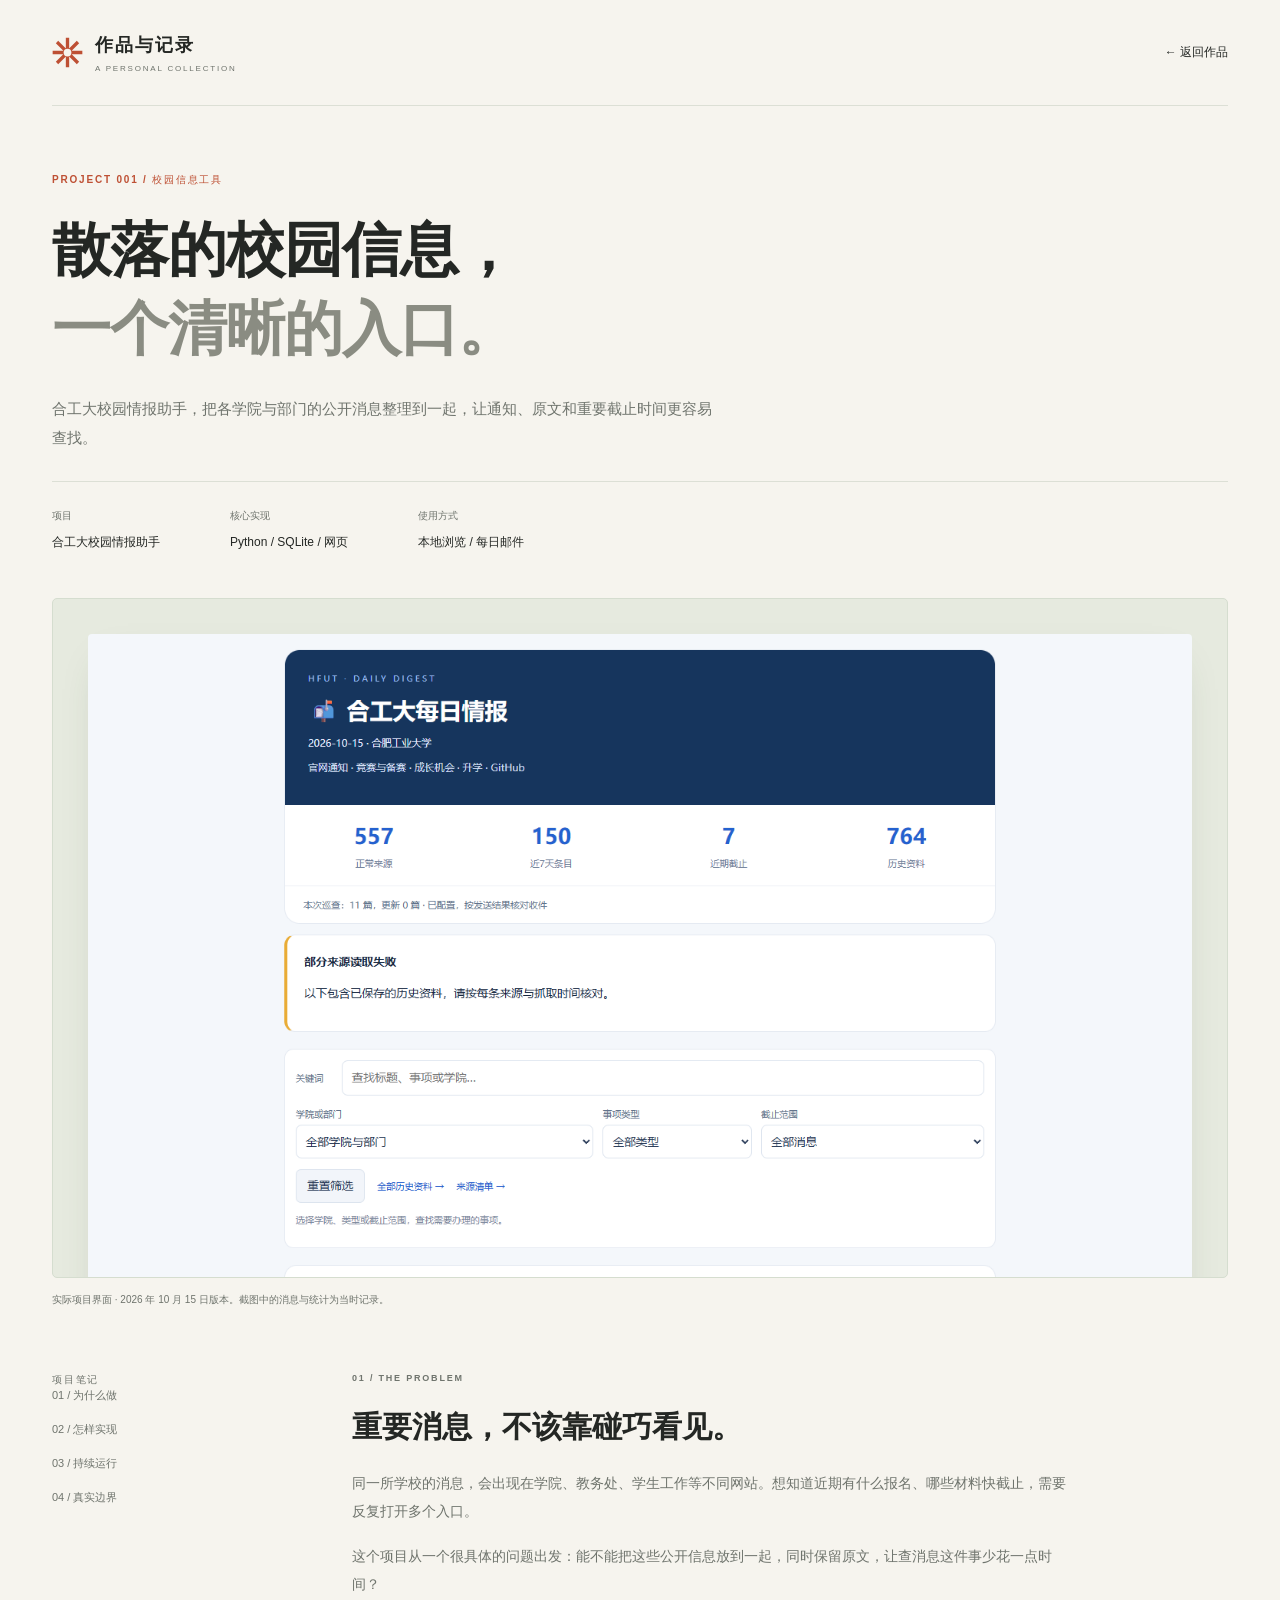
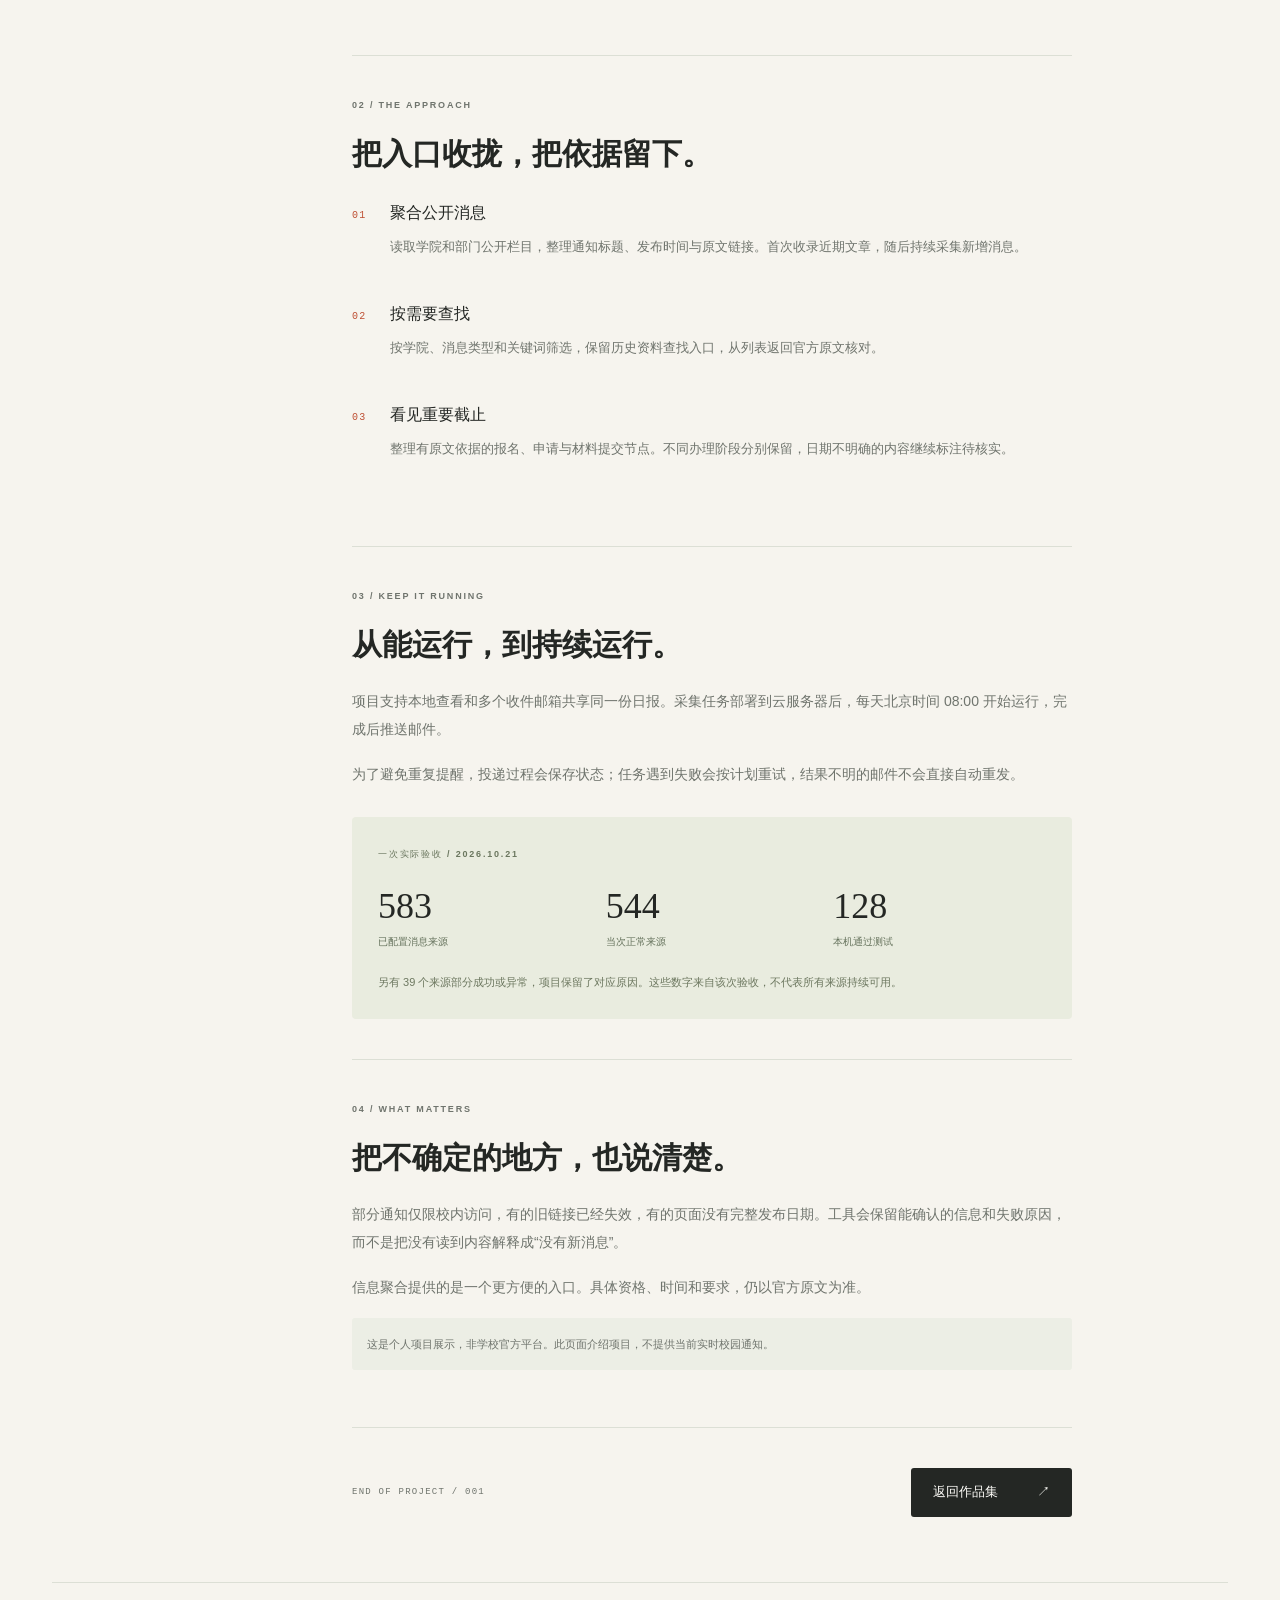
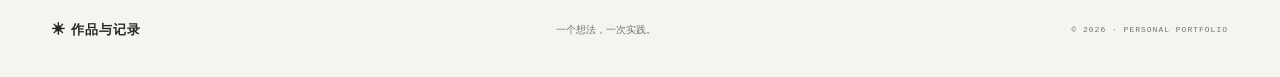
==== project-campus.html @ 043d5c0b "Publish personal portfolio on GitHub Pages" ====
<!doctype html>
<html lang="zh-CN">
<head><meta charset="utf-8"><meta name="viewport" content="width=device-width, initial-scale=1"><meta name="description" content="合工大校园情报助手项目：聚合学院与部门公开通知，保留官方原文，提供截止提醒和每日邮件。"><meta name="theme-color" content="#f6f4ee"><title>合工大校园情报助手 · 作品与记录</title><link rel="icon" href="mark.svg" type="image/svg+xml"><link rel="stylesheet" href="styles.css"><script src="app.js" defer></script></head>
<body><a class="skip-link" href="#main">跳至正文</a><header class="header wrap"><a class="brand" href="index.html" aria-label="作品与记录 首页"><img src="mark.svg" width="31" height="31" alt=""><span>作品与记录<span class="brand-en">A PERSONAL COLLECTION</span></span></a><a class="back-link" href="index.html#work">← 返回作品</a></header>
<main id="main"><section class="project-hero wrap"><p class="eyebrow accent">PROJECT 001 / 校园信息工具</p><h1>散落的校园信息，<br><span class="soft">一个清晰的入口。</span></h1><p class="project-lead">合工大校园情报助手，把各学院与部门的公开消息整理到一起，让通知、原文和重要截止时间更容易查找。</p><div class="project-facts"><div><span>项目</span><strong>合工大校园情报助手</strong></div><div><span>核心实现</span><strong>Python / SQLite / 网页</strong></div><div><span>使用方式</span><strong>本地浏览 / 每日邮件</strong></div></div></section>
<figure class="project-screenshot wrap"><div class="screenshot-panel"><img src="campus-desktop.png" width="1440" height="1080" alt="校园情报助手桌面界面，包含官方通知筛选与截止提醒"></div><figcaption>实际项目界面 · 2026 年 10 月 15 日版本。截图中的消息与统计为当时记录。</figcaption></figure>
<div class="project-content wrap"><aside class="project-toc"><span class="eyebrow">项目笔记</span><nav aria-label="项目目录"><a href="#problem">01 / 为什么做</a><a href="#approach">02 / 怎样实现</a><a href="#delivery">03 / 持续运行</a><a href="#lessons">04 / 真实边界</a></nav></aside><div class="project-story">
<section id="problem"><p class="eyebrow accent">01 / THE PROBLEM</p><h2>重要消息，不该靠碰巧看见。</h2><p>同一所学校的消息，会出现在学院、教务处、学生工作等不同网站。想知道近期有什么报名、哪些材料快截止，需要反复打开多个入口。</p><p>这个项目从一个很具体的问题出发：能不能把这些公开信息放到一起，同时保留原文，让查消息这件事少花一点时间？</p></section>
<section id="approach"><p class="eyebrow accent">02 / THE APPROACH</p><h2>把入口收拢，把依据留下。</h2><div class="feature-row"><span class="feature-number mono">01</span><div><h3>聚合公开消息</h3><p>读取学院和部门公开栏目，整理通知标题、发布时间与原文链接。首次收录近期文章，随后持续采集新增消息。</p></div></div><div class="feature-row"><span class="feature-number mono">02</span><div><h3>按需要查找</h3><p>按学院、消息类型和关键词筛选，保留历史资料查找入口，从列表返回官方原文核对。</p></div></div><div class="feature-row"><span class="feature-number mono">03</span><div><h3>看见重要截止</h3><p>整理有原文依据的报名、申请与材料提交节点。不同办理阶段分别保留，日期不明确的内容继续标注待核实。</p></div></div></section>
<section id="delivery"><p class="eyebrow accent">03 / KEEP IT RUNNING</p><h2>从能运行，到持续运行。</h2><p>项目支持本地查看和多个收件邮箱共享同一份日报。采集任务部署到云服务器后，每天北京时间 08:00 开始运行，完成后推送邮件。</p><p>为了避免重复提醒，投递过程会保存状态；任务遇到失败会按计划重试，结果不明的邮件不会直接自动重发。</p><div class="callout"><span class="eyebrow">一次实际验收 / 2026.10.21</span><div class="result-grid"><div><strong>583</strong><span>已配置消息来源</span></div><div><strong>544</strong><span>当次正常来源</span></div><div><strong>128</strong><span>本机通过测试</span></div></div><p>另有 39 个来源部分成功或异常，项目保留了对应原因。这些数字来自该次验收，不代表所有来源持续可用。</p></div></section>
<section id="lessons"><p class="eyebrow accent">04 / WHAT MATTERS</p><h2>把不确定的地方，也说清楚。</h2><p>部分通知仅限校内访问，有的旧链接已经失效，有的页面没有完整发布日期。工具会保留能确认的信息和失败原因，而不是把没有读到内容解释成“没有新消息”。</p><p>信息聚合提供的是一个更方便的入口。具体资格、时间和要求，仍以官方原文为准。</p><p class="small-note">这是个人项目展示，非学校官方平台。此页面介绍项目，不提供当前实时校园通知。</p></section>
<div class="project-end"><span class="mono">END OF PROJECT / 001</span><a class="button dark" href="index.html#work">返回作品集 <span aria-hidden="true">↗</span></a></div>
</div></div></main><footer class="footer wrap"><a class="footer-brand" href="index.html">✳ 作品与记录</a><span>一个想法，一次实践。</span><span class="mono">© 2026 · PERSONAL PORTFOLIO</span></footer></body></html>
---- styles.css ----
@charset "UTF-8";
:root{--bg:#f6f4ee;--ink:#242724;--muted:#6f746d;--line:#dcdfd5;--accent:#be5034;--paper:#fffefa;--green:#557761;--serif:"Songti SC","Noto Serif CJK SC","Source Han Serif SC","SimSun",serif;--sans:Inter,"Segoe UI","PingFang SC","Microsoft YaHei",sans-serif}*{box-sizing:border-box}html{scroll-behavior:smooth;scroll-padding-top:30px}body{margin:0;background:var(--bg);color:var(--ink);font-family:var(--sans);-webkit-font-smoothing:antialiased}a{color:inherit;text-decoration:none}button{font:inherit}img{display:block;max-width:100%;height:auto}button,a{-webkit-tap-highlight-color:transparent}a:focus-visible,button:focus-visible{outline:3px solid var(--accent);outline-offset:5px}.wrap{width:min(1200px,calc(100% - 104px));margin-inline:auto}.mono{font-family:"Cascadia Code","Consolas",monospace;font-size:10px;letter-spacing:1.25px}.header{height:106px;border-bottom:1px solid var(--line);display:flex;align-items:center;justify-content:space-between;gap:30px}.brand{display:flex;align-items:center;gap:12px;font-size:18px;font-weight:650;letter-spacing:2px}.brand-en{display:block;font-size:8px;letter-spacing:1.8px;color:var(--muted);font-weight:500;margin-top:7px}.header nav{display:flex;align-items:center;gap:34px;font-size:13px}.header nav>a:hover,.back-link:hover{color:var(--accent)}.nav-cta{display:flex;align-items:center;gap:29px;border:1px solid var(--line);padding:12px 17px;border-radius:3px}.menu-toggle{display:none}.hero{min-height:605px;display:grid;grid-template-columns:1.2fr 1fr;gap:40px;align-items:center;padding-top:38px;padding-bottom:40px;overflow:hidden}.eyebrow{margin:0 0 23px;font-size:11px;letter-spacing:1.8px;font-weight:550;line-height:1.7}.status-dot{display:inline-block;width:6px;height:6px;border-radius:50%;background:var(--green);margin-right:8px;vertical-align:2px}.hero h1,.project-hero h1{font-family:var(--serif);font-weight:600;font-size:clamp(42px,4.5vw,66px);line-height:1.35;letter-spacing:-1px;margin:0 0 24px}.soft{color:#8a8c82}.hero-description{font-size:14px;color:var(--muted);line-height:1.95;margin:0 0 29px}.button{display:inline-flex;align-items:center;justify-content:space-between;gap:39px;padding:16px 22px;border-radius:3px;font-size:13px;line-height:1.3;transition:background .18s,transform .18s}.button:hover{transform:translateY(-2px)}.dark{background:var(--ink);color:#fffefa}.dark:hover{background:#3b443b}.hero-foot{display:flex;justify-content:space-between;gap:15px;color:var(--muted);font-size:10px;margin-top:53px;padding-top:21px;border-top:1px solid var(--line);max-width:500px}.hero-foot .mono{font-size:8px;letter-spacing:.9px}.hero-art{height:440px;position:relative;isolation:isolate}.orbit{position:absolute;width:350px;height:350px;border:1px solid #e1e2d9;border-radius:50%;left:55%;top:48%;transform:translate(-50%,-50%);z-index:-1}.orbit-two{width:270px;height:270px}.orbit-three{width:425px;height:425px}.art-cross{position:absolute;top:6px;right:8px;color:var(--accent);font-size:66px;line-height:1;transform:rotate(15deg)}.art-coordinate{position:absolute;left:0;top:21px;color:#777e72;font-size:9px}.paper{position:absolute;width:283px;height:330px;border:1px solid #cdd2c4;border-radius:3px;left:49%;top:51%;background:var(--paper)}.paper-back{transform:translate(-45%,-49%) rotate(10deg);background:#e6e9dd;padding:22px;color:#8e9785}.paper-back .mono{font-size:8px}.paper-lines{height:240px;margin-top:20px;background:repeating-linear-gradient(transparent 0 31px,#d5dacb 31px 32px)}.paper-front{transform:translate(-53%,-47%) rotate(-7deg);padding:22px;box-shadow:0 22px 48px -28px #55604a75}.paper-top{display:flex;align-items:center;gap:8px;color:#6e7864}.paper-top .mono{font-size:7px;letter-spacing:1px}.paper-top>span:last-child{margin-left:auto}.paper-dot{width:5px;height:5px;border-radius:50%;background:var(--green)}.paper-number{font-family:var(--serif);font-size:70px;margin-top:15px;line-height:1.1;color:var(--accent);font-weight:400}.paper-number>span{font-family:var(--sans);font-size:8px;color:#8a9182;letter-spacing:1px}.paper-title{font-family:var(--serif);font-size:28px;line-height:1.4;margin-top:8px}.paper-tags{display:flex;gap:7px;margin-top:16px}.paper-tags span{border:1px solid #dedfd4;border-radius:2px;padding:3px 8px;color:#748069;font-size:8px}.paper-bottom{position:absolute;left:22px;right:22px;bottom:19px;border-top:1px solid var(--line);padding-top:13px;display:flex;justify-content:space-between;font-size:7px;color:#7e8676}.art-caption{position:absolute;bottom:2px;right:0;color:#8b9284;font-size:8px}.work-section{border-top:1px solid var(--line);padding-top:58px;padding-bottom:77px;scroll-margin-top:25px}.section-heading{display:flex;justify-content:space-between;align-items:flex-end;gap:24px;margin-bottom:34px}.section-heading .eyebrow{color:var(--muted);font-size:9px;letter-spacing:1.6px;margin-bottom:15px}h2{font-family:var(--serif);font-size:32px;font-weight:600;line-height:1.5;margin:0}.section-index{color:var(--muted);font-size:10px;padding-bottom:6px}.featured-work{display:grid;grid-template-columns:1.35fr 1fr;gap:0;background:var(--paper);border:1px solid var(--line);border-radius:6px;overflow:hidden}.work-visual{background:#e6eadf;padding:33px 30px 23px;display:flex;flex-direction:column;justify-content:space-between;overflow:hidden;min-height:425px}.visual-topline{display:flex;justify-content:space-between;color:#5e6c57;font-size:8px;letter-spacing:1px;margin-bottom:26px}.browser-frame{height:260px;overflow:hidden;transform:rotate(-3deg);border:1px solid #c8d1c1;border-radius:6px;background:#fff;box-shadow:0 17px 28px -15px #3b4f3a46;transition:transform .3s}.work-visual:hover .browser-frame{transform:rotate(-1deg) translateY(-3px)}.browser-bar{display:flex;align-items:center;gap:4px;height:23px;padding:0 10px;background:#f7f9f4;border-bottom:1px solid #e0e5dc;color:#7a8572}.browser-bar i{display:block;width:4px;height:4px;border-radius:50%;background:#bec8b6}.browser-bar span{font-size:7px;margin-left:11px}.browser-frame img{width:100%;max-width:none;height:auto}.visual-bottom{display:flex;justify-content:space-between;align-items:center;margin-top:27px;font-family:var(--serif);font-size:15px;letter-spacing:1px;color:#53664f}.visual-bottom>span:last-child{border:1px solid #b8c4b0;width:29px;height:29px;border-radius:50%;display:grid;place-items:center}.work-copy{padding:41px 39px}.accent{color:var(--accent)}.work-copy .eyebrow{font-size:9px;margin-bottom:19px}.work-copy h3{font-family:var(--serif);font-size:34px;line-height:1.45;font-weight:600;margin:0 0 19px;letter-spacing:1px}.inline-arrow{display:inline-block;font-family:var(--sans);font-size:23px;color:var(--accent);margin-left:14px}.work-copy>p:not(.eyebrow){color:var(--muted);font-size:12px;line-height:1.95;margin:0 0 20px}.tag-list{display:flex;gap:7px;flex-wrap:wrap;margin-bottom:26px}.tag-list>span{font-size:9px;padding:5px 8px;background:#f0f0e9;color:#626e5b;border-radius:2px}.text-link{display:inline-flex;align-items:center;justify-content:space-between;gap:28px;font-size:12px;border-bottom:1px solid #9fa895;padding-bottom:7px}.text-link:hover{color:var(--accent);border-color:var(--accent)}.project-meta{display:flex;align-items:center;justify-content:space-between;gap:15px;border-top:1px solid var(--line);margin-top:25px;padding-top:17px;font-size:9px;color:var(--muted)}.project-meta strong{font-size:9px;font-weight:500;color:#53634b}.notes-section{padding:54px 0 70px;border-top:1px solid var(--line)}.section-aside{font-size:12px;color:var(--muted);margin:0 0 7px}.notes-list{border-top:1px solid var(--line)}.note{display:grid;grid-template-columns:58px 1fr 35px;gap:24px;align-items:center;padding:25px 4px;border-bottom:1px solid var(--line);transition:padding-left .2s}.note:hover{padding-left:13px}.note-number{color:#8b9482;font-size:11px}.note-category{font-size:9px;color:var(--muted);letter-spacing:1px}.note h3{font-family:var(--serif);font-weight:500;font-size:20px;line-height:1.6;margin:7px 0 0}.note-arrow{justify-self:end;color:var(--accent);font-size:20px}.about-section{display:grid;grid-template-columns:1fr 1fr;gap:90px;background:#e9ecdf;border-radius:5px;padding:47px 45px;margin-bottom:65px}.about-section .eyebrow{font-size:9px;color:#6b765f;margin-bottom:21px}.about-section h2{font-size:32px;line-height:1.6}.about-copy{padding-top:9px}.about-copy p{font-size:12px;line-height:2;color:#64705b;margin:0 0 16px}.about-copy .text-link{margin-top:8px;font-size:10px;color:#4f5f47}.footer{display:flex;align-items:center;justify-content:space-between;gap:20px;min-height:95px;border-top:1px solid var(--line);font-size:10px;color:var(--muted)}.footer-brand{font-size:13px;font-weight:600;letter-spacing:1px;color:var(--ink)}.footer .mono{font-size:8px;letter-spacing:1px}.skip-link{position:fixed;top:8px;left:8px;padding:12px;background:var(--ink);color:white;z-index:10;transform:translateY(-150%)}.skip-link:focus{transform:translateY(0)}.back-link{font-size:12px}.project-hero{padding-top:65px;padding-bottom:47px}.project-hero .eyebrow{font-size:10px}.project-hero h1{font-size:clamp(36px,4.6vw,62px)}.project-lead{max-width:660px;font-size:15px;line-height:1.95;color:var(--muted)}.project-facts{display:flex;gap:70px;padding-top:27px;margin-top:29px;border-top:1px solid var(--line)}.project-facts>div{display:flex;flex-direction:column;gap:11px}.project-facts span{font-size:10px;color:var(--muted)}.project-facts strong{font-size:12px;font-weight:500}.project-screenshot{margin-top:0;margin-bottom:60px}.screenshot-panel{padding:35px;background:#e6eadf;border:1px solid #d5ddcf;border-radius:5px;max-height:680px;overflow:hidden}.screenshot-panel img{width:100%;border-radius:4px;box-shadow:0 15px 40px -20px #344b3044}.project-screenshot figcaption{font-size:10px;color:var(--muted);line-height:1.8;margin-top:13px}.project-content{display:grid;grid-template-columns:230px 1fr;gap:70px;margin-bottom:65px}.project-toc{align-self:start;position:sticky;top:35px}.project-toc>.eyebrow{font-size:10px;color:var(--muted)}.project-toc nav{display:flex;flex-direction:column;gap:19px}.project-toc nav a{font-size:11px;color:var(--muted)}.project-toc nav a:hover{color:var(--accent)}.project-story{max-width:720px}.project-story>section{padding-bottom:40px;margin-bottom:40px;border-bottom:1px solid var(--line);scroll-margin-top:35px}.project-story .eyebrow{font-size:9px;margin-bottom:17px}.project-story h2{font-size:30px;margin-bottom:20px}.project-story p{font-size:14px;color:var(--muted);line-height:2;margin:0 0 17px}.feature-row{display:flex;gap:23px;margin:27px 0}.feature-number{color:var(--accent);padding-top:7px}.feature-row h3{font-size:16px;font-weight:550;margin:0 0 10px}.feature-row p{font-size:13px}.callout{background:#e9ecdf;padding:26px;margin-top:29px;border-radius:4px}.callout>.eyebrow{color:#6b775f}.result-grid{display:grid;grid-template-columns:repeat(3,1fr);gap:15px;margin:22px 0}.result-grid>div{display:flex;flex-direction:column;gap:8px}.result-grid strong{font-family:var(--serif);font-size:36px;font-weight:500}.result-grid span{font-size:10px;color:#65725c}.callout p{font-size:11px;margin:0;color:#6c775f}.project-story .small-note{font-size:11px;background:#eceee5;padding:15px;border-radius:3px}.project-end{display:flex;align-items:center;justify-content:space-between;gap:20px}.project-end>.mono{color:var(--muted);font-size:9px}
@media(min-width:1600px){.hero{min-height:650px}.hero h1{font-size:70px}.hero-art{height:465px}}
@media(max-width:1000px){.wrap{width:calc(100% - 64px)}.hero{gap:10px;grid-template-columns:1.15fr 1fr;min-height:560px}.hero h1{font-size:44px}.hero-art{transform:scale(.86);transform-origin:center right}.hero-description{font-size:12px}.hero-foot{display:block;line-height:2}.hero-foot .mono{display:block}.work-copy{padding:30px 27px}.work-copy h3{font-size:29px}.work-visual{padding:28px 23px;min-height:390px}.browser-frame{height:235px}.about-section{gap:45px;padding:36px}.project-content{grid-template-columns:170px 1fr;gap:35px}}
@media(max-width:720px){html{scroll-padding-top:20px}.wrap{width:calc(100% - 40px)}.header{height:83px;position:relative;z-index:5}.brand{font-size:16px;gap:10px}.brand img{width:27px;height:27px}.brand-en{font-size:7px;letter-spacing:1px}.menu-toggle{display:flex;width:38px;height:38px;border:1px solid var(--line);border-radius:3px;background:transparent;flex-direction:column;align-items:center;justify-content:center;gap:5px}.menu-toggle span{width:15px;height:1px;background:var(--ink)}.header nav{display:none;position:absolute;top:73px;left:0;right:0;background:var(--paper);border:1px solid var(--line);border-radius:4px;padding:19px;box-shadow:0 8px 20px #2427240c;gap:0}.header nav.is-open{display:flex;flex-direction:column;align-items:stretch}.header nav>a{padding:13px 8px}.header nav .nav-cta{border:0;border-top:1px solid var(--line);border-radius:0;margin-top:7px;justify-content:space-between}.hero{grid-template-columns:1fr;padding-top:43px;padding-bottom:28px;gap:20px;min-height:0;overflow:visible}.hero h1{font-size:clamp(36px,8.5vw,54px);line-height:1.4;letter-spacing:-.7px;margin-bottom:20px}.hero .eyebrow{font-size:9px;margin-bottom:24px}.hero-description{font-size:12px;line-height:2;max-width:360px}.button{font-size:12px;padding:15px 20px}.hero-foot{display:none}.hero-art{height:340px;max-width:410px;width:100%;justify-self:center;transform:scale(.88);transform-origin:center center;margin:0 0 -8px}.art-cross{font-size:57px;right:-3px}.art-coordinate{top:3px;font-size:8px}.paper{width:250px;height:292px}.paper-front{padding:19px}.paper-number{font-size:58px;margin-top:13px}.paper-title{font-size:26px;margin-top:5px}.paper-tags{margin-top:12px}.paper-bottom{left:19px;right:19px;bottom:17px}.orbit{width:270px;height:270px}.orbit-two{width:210px;height:210px}.orbit-three{width:340px;height:340px}.art-caption{bottom:-10px;right:-7px;font-size:7px}.work-section{padding-top:34px;padding-bottom:42px}.section-heading{margin-bottom:23px;gap:15px}.section-heading .eyebrow{font-size:8px;margin-bottom:10px;letter-spacing:1.3px}h2{font-size:26px}.section-index{font-size:8px;white-space:nowrap;padding-bottom:4px}.featured-work{grid-template-columns:1fr}.work-visual{padding:24px 23px 20px;min-height:330px}.visual-topline{margin-bottom:22px;font-size:7px}.browser-frame{height:230px}.visual-bottom{font-size:13px;margin-top:23px}.work-copy{padding:30px 25px}.work-copy h3{font-size:31px}.work-copy>p:not(.eyebrow){font-size:12px}.project-meta{font-size:9px}.notes-section{padding-top:34px;padding-bottom:40px}.section-aside{display:none}.note{grid-template-columns:25px 1fr 20px;gap:13px;padding:22px 0}.note h3{font-size:17px;margin-top:6px}.note-category{font-size:8px}.note-arrow{font-size:18px}.note-number{font-size:10px}.about-section{grid-template-columns:1fr;gap:22px;padding:30px 24px;margin-bottom:40px}.about-section h2{font-size:27px}.about-copy{padding:0}.about-copy p{font-size:12px}.footer{flex-wrap:wrap;min-height:115px;gap:15px;padding-top:23px;padding-bottom:23px}.footer>span:not(.mono){display:none}.footer .mono{font-size:7px;letter-spacing:.6px}.footer-brand{font-size:12px}.back-link{font-size:11px}.project-hero{padding-top:40px;padding-bottom:30px}.project-hero h1{font-size:clamp(32px,7.7vw,46px)}.project-lead{font-size:13px}.project-facts{gap:20px;flex-wrap:wrap;margin-top:23px;padding-top:22px}.project-facts strong{font-size:11px}.project-facts span{font-size:9px}.project-screenshot{margin-bottom:32px}.screenshot-panel{padding:13px;max-height:360px}.project-screenshot figcaption{font-size:9px}.project-content{grid-template-columns:1fr;gap:30px}.project-toc{position:static;border-bottom:1px solid var(--line);padding-bottom:22px}.project-toc>.eyebrow{margin-bottom:14px}.project-toc nav{display:grid;grid-template-columns:repeat(2,1fr);gap:13px}.project-toc nav a{font-size:10px}.project-story h2{font-size:25px}.project-story p{font-size:13px}.project-story>section{padding-bottom:25px;margin-bottom:30px}.feature-row{gap:16px}.feature-row h3{font-size:15px}.feature-row p{font-size:12px}.callout{padding:20px}.result-grid strong{font-size:30px}.result-grid span{font-size:9px}.project-end{align-items:flex-start;flex-direction:column;gap:20px}}
@media(prefers-reduced-motion:reduce){html{scroll-behavior:auto}*,*::before,*::after{transition:none!important;animation:none!important}}
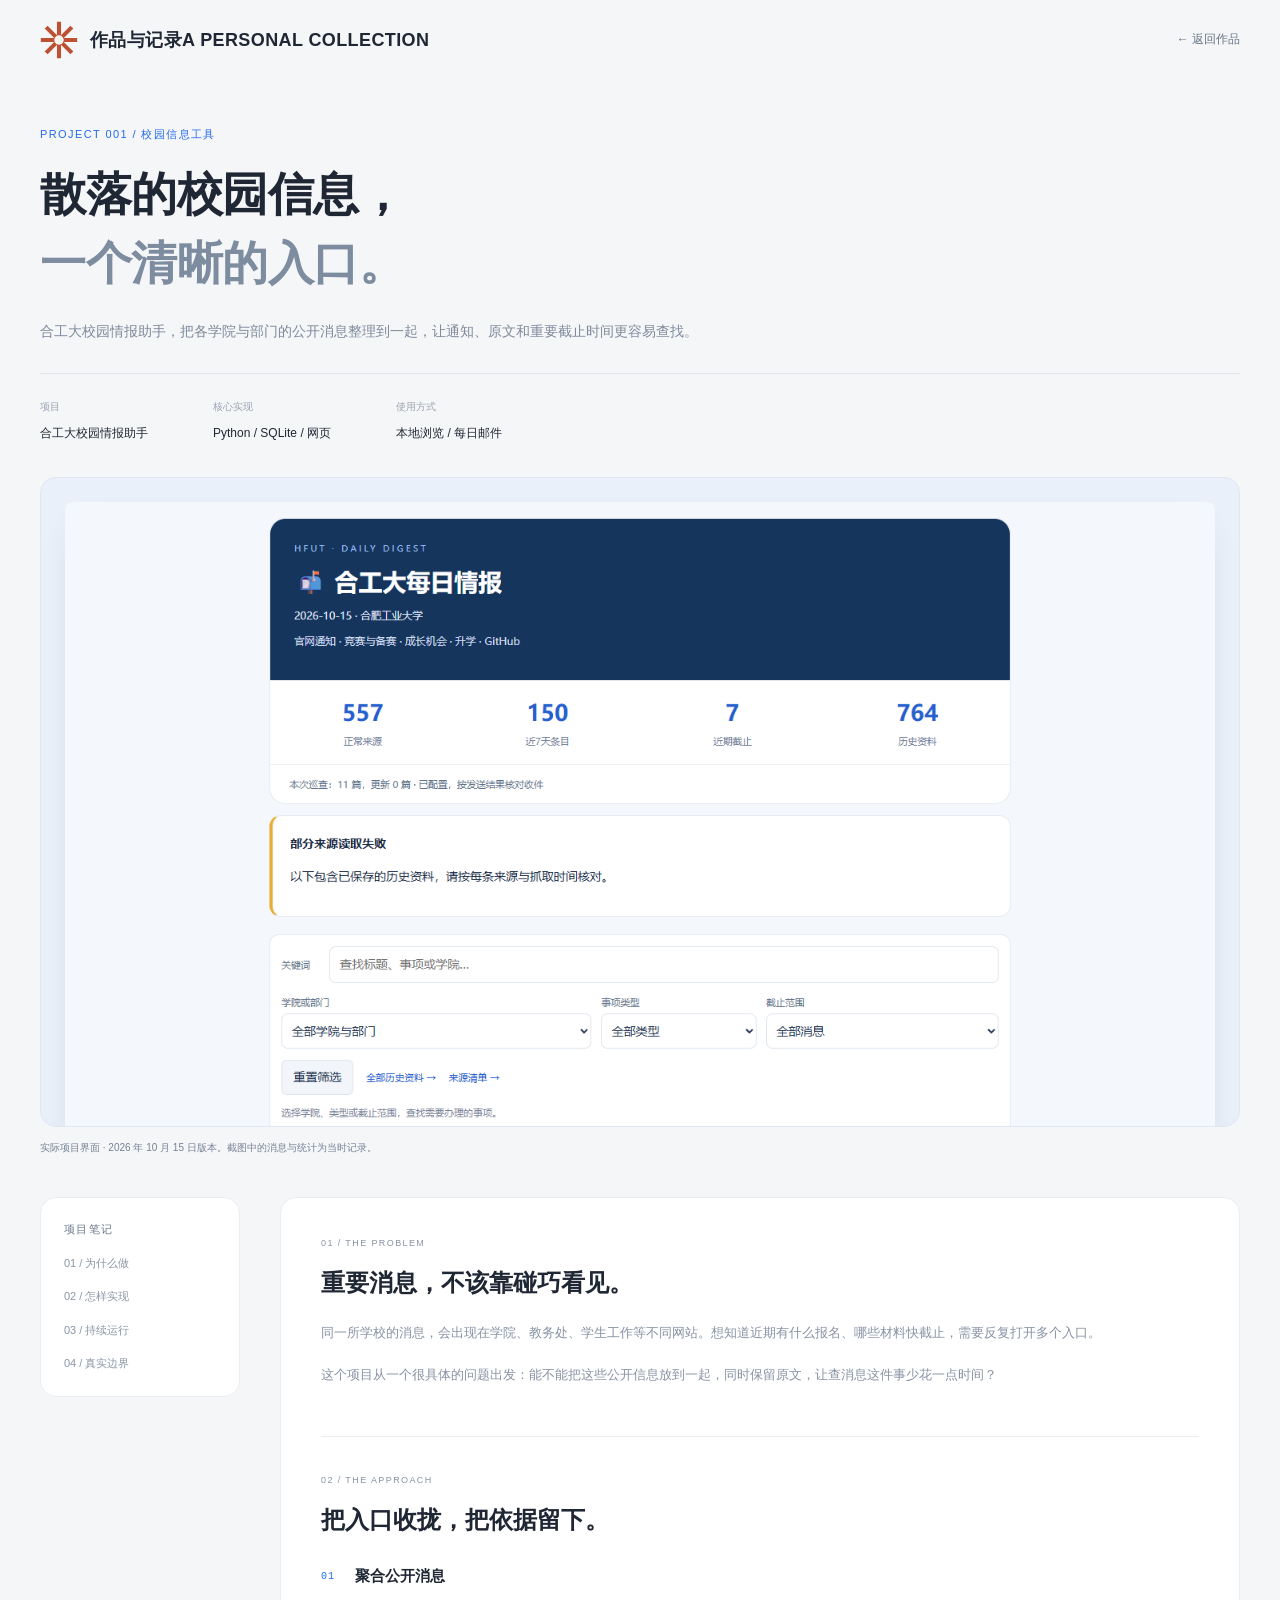
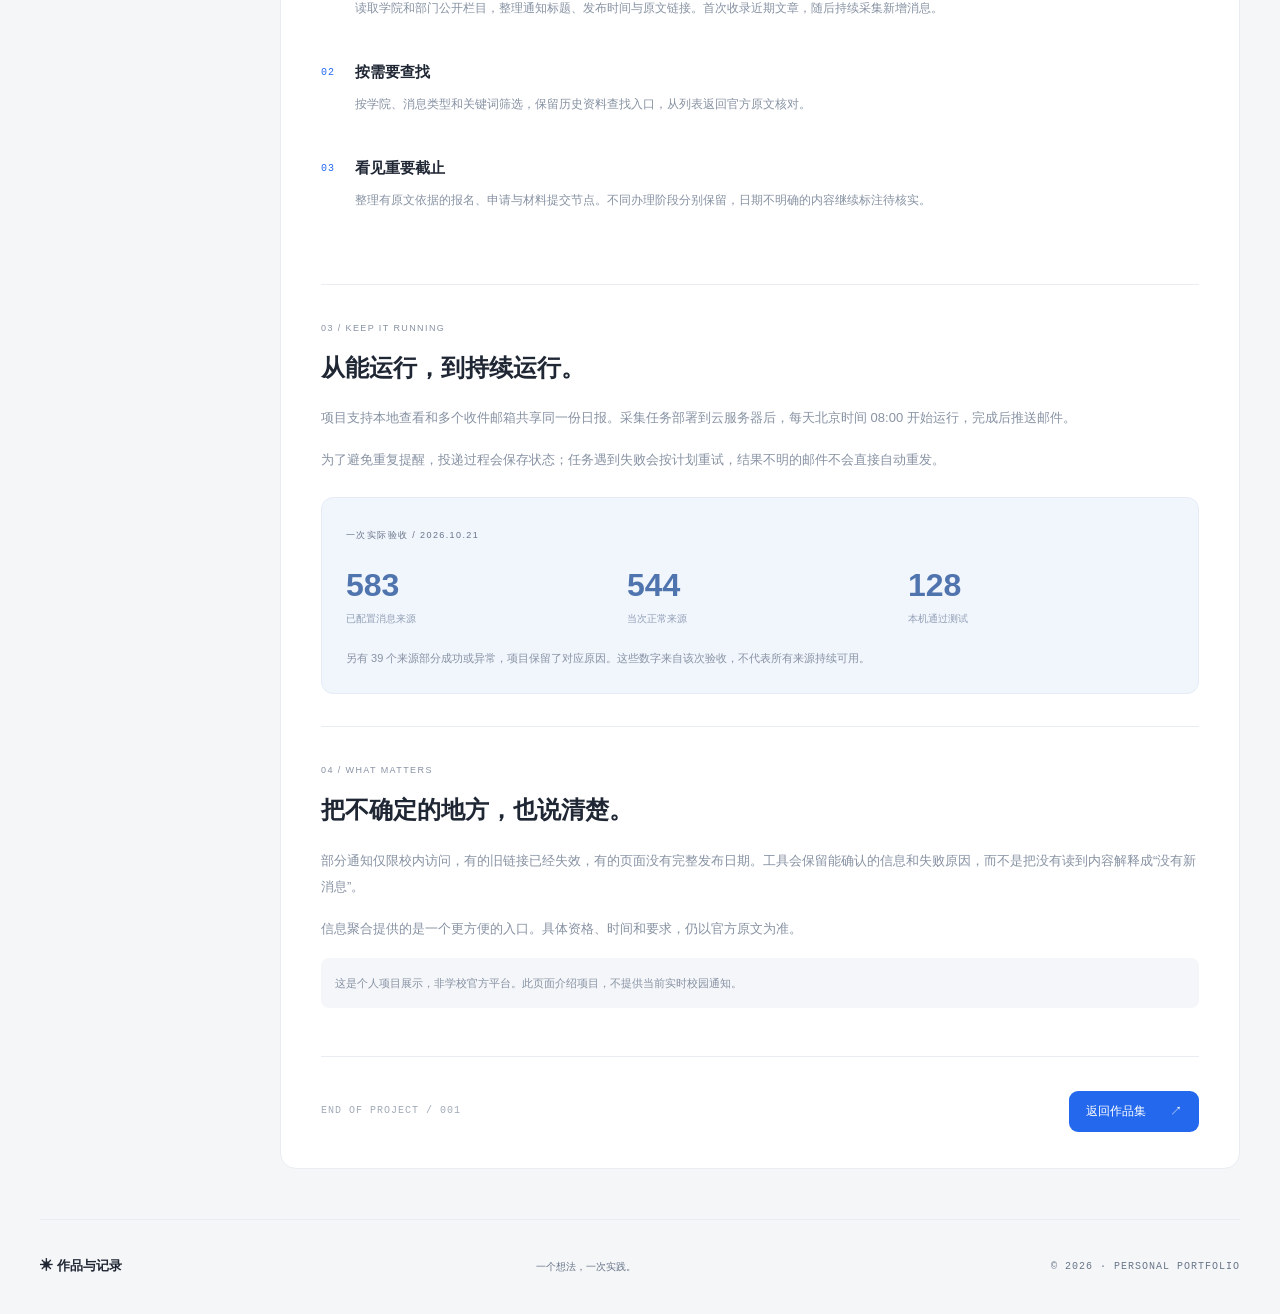
==== commit 94a71b4e: "Refactor HTML head and body elements Updated meta tags and links for better SEO and resource managem" ====
--- a/project-campus.html
+++ b/project-campus.html
@@ -1,7 +1,7 @@
 <!doctype html>
 <html lang="zh-CN">
-<head><meta charset="utf-8"><meta name="viewport" content="width=device-width, initial-scale=1"><meta name="description" content="合工大校园情报助手项目：聚合学院与部门公开通知，保留官方原文，提供截止提醒和每日邮件。"><meta name="theme-color" content="#f6f4ee"><title>合工大校园情报助手 · 作品与记录</title><link rel="icon" href="mark.svg" type="image/svg+xml"><link rel="stylesheet" href="styles.css"><script src="app.js" defer></script></head>
-<body><a class="skip-link" href="#main">跳至正文</a><header class="header wrap"><a class="brand" href="index.html" aria-label="作品与记录 首页"><img src="mark.svg" width="31" height="31" alt=""><span>作品与记录<span class="brand-en">A PERSONAL COLLECTION</span></span></a><a class="back-link" href="index.html#work">← 返回作品</a></header>
+<head><meta charset="utf-8"><meta name="viewport" content="width=device-width, initial-scale=1"><meta name="description" content="合工大校园情报助手项目：聚合学院与部门公开通知，保留官方原文，提供截止提醒和每日邮件。"><meta name="theme-color" content="#f5f6f8"><title>合工大校园情报助手 · 作品与记录</title><link rel="canonical" href="https://champo6767star.cfd/project-campus.html"><link rel="icon" href="mark.svg?v=20261022-list" type="image/svg+xml"><link rel="stylesheet" href="styles.css?v=20261022-list"><script src="app.js?v=20261022-list" defer></script></head>
+<body><a class="skip-link" href="#main">跳至正文</a><header class="header wrap"><a class="brand" href="index.html" aria-label="作品与记录 首页"><img src="mark.svg?v=20261022-list" width="31" height="31" alt=""><span>作品与记录<span class="brand-en">A PERSONAL COLLECTION</span></span></a><a class="back-link" href="index.html#work">← 返回作品</a></header>
 <main id="main"><section class="project-hero wrap"><p class="eyebrow accent">PROJECT 001 / 校园信息工具</p><h1>散落的校园信息，<br><span class="soft">一个清晰的入口。</span></h1><p class="project-lead">合工大校园情报助手，把各学院与部门的公开消息整理到一起，让通知、原文和重要截止时间更容易查找。</p><div class="project-facts"><div><span>项目</span><strong>合工大校园情报助手</strong></div><div><span>核心实现</span><strong>Python / SQLite / 网页</strong></div><div><span>使用方式</span><strong>本地浏览 / 每日邮件</strong></div></div></section>
 <figure class="project-screenshot wrap"><div class="screenshot-panel"><img src="campus-desktop.png" width="1440" height="1080" alt="校园情报助手桌面界面，包含官方通知筛选与截止提醒"></div><figcaption>实际项目界面 · 2026 年 10 月 15 日版本。截图中的消息与统计为当时记录。</figcaption></figure>
 <div class="project-content wrap"><aside class="project-toc"><span class="eyebrow">项目笔记</span><nav aria-label="项目目录"><a href="#problem">01 / 为什么做</a><a href="#approach">02 / 怎样实现</a><a href="#delivery">03 / 持续运行</a><a href="#lessons">04 / 真实边界</a></nav></aside><div class="project-story">
--- a/styles.css
+++ b/styles.css
@@ -1,6 +1,14 @@
 @charset "UTF-8";
-:root{--bg:#f6f4ee;--ink:#242724;--muted:#6f746d;--line:#dcdfd5;--accent:#be5034;--paper:#fffefa;--green:#557761;--serif:"Songti SC","Noto Serif CJK SC","Source Han Serif SC","SimSun",serif;--sans:Inter,"Segoe UI","PingFang SC","Microsoft YaHei",sans-serif}*{box-sizing:border-box}html{scroll-behavior:smooth;scroll-padding-top:30px}body{margin:0;background:var(--bg);color:var(--ink);font-family:var(--sans);-webkit-font-smoothing:antialiased}a{color:inherit;text-decoration:none}button{font:inherit}img{display:block;max-width:100%;height:auto}button,a{-webkit-tap-highlight-color:transparent}a:focus-visible,button:focus-visible{outline:3px solid var(--accent);outline-offset:5px}.wrap{width:min(1200px,calc(100% - 104px));margin-inline:auto}.mono{font-family:"Cascadia Code","Consolas",monospace;font-size:10px;letter-spacing:1.25px}.header{height:106px;border-bottom:1px solid var(--line);display:flex;align-items:center;justify-content:space-between;gap:30px}.brand{display:flex;align-items:center;gap:12px;font-size:18px;font-weight:650;letter-spacing:2px}.brand-en{display:block;font-size:8px;letter-spacing:1.8px;color:var(--muted);font-weight:500;margin-top:7px}.header nav{display:flex;align-items:center;gap:34px;font-size:13px}.header nav>a:hover,.back-link:hover{color:var(--accent)}.nav-cta{display:flex;align-items:center;gap:29px;border:1px solid var(--line);padding:12px 17px;border-radius:3px}.menu-toggle{display:none}.hero{min-height:605px;display:grid;grid-template-columns:1.2fr 1fr;gap:40px;align-items:center;padding-top:38px;padding-bottom:40px;overflow:hidden}.eyebrow{margin:0 0 23px;font-size:11px;letter-spacing:1.8px;font-weight:550;line-height:1.7}.status-dot{display:inline-block;width:6px;height:6px;border-radius:50%;background:var(--green);margin-right:8px;vertical-align:2px}.hero h1,.project-hero h1{font-family:var(--serif);font-weight:600;font-size:clamp(42px,4.5vw,66px);line-height:1.35;letter-spacing:-1px;margin:0 0 24px}.soft{color:#8a8c82}.hero-description{font-size:14px;color:var(--muted);line-height:1.95;margin:0 0 29px}.button{display:inline-flex;align-items:center;justify-content:space-between;gap:39px;padding:16px 22px;border-radius:3px;font-size:13px;line-height:1.3;transition:background .18s,transform .18s}.button:hover{transform:translateY(-2px)}.dark{background:var(--ink);color:#fffefa}.dark:hover{background:#3b443b}.hero-foot{display:flex;justify-content:space-between;gap:15px;color:var(--muted);font-size:10px;margin-top:53px;padding-top:21px;border-top:1px solid var(--line);max-width:500px}.hero-foot .mono{font-size:8px;letter-spacing:.9px}.hero-art{height:440px;position:relative;isolation:isolate}.orbit{position:absolute;width:350px;height:350px;border:1px solid #e1e2d9;border-radius:50%;left:55%;top:48%;transform:translate(-50%,-50%);z-index:-1}.orbit-two{width:270px;height:270px}.orbit-three{width:425px;height:425px}.art-cross{position:absolute;top:6px;right:8px;color:var(--accent);font-size:66px;line-height:1;transform:rotate(15deg)}.art-coordinate{position:absolute;left:0;top:21px;color:#777e72;font-size:9px}.paper{position:absolute;width:283px;height:330px;border:1px solid #cdd2c4;border-radius:3px;left:49%;top:51%;background:var(--paper)}.paper-back{transform:translate(-45%,-49%) rotate(10deg);background:#e6e9dd;padding:22px;color:#8e9785}.paper-back .mono{font-size:8px}.paper-lines{height:240px;margin-top:20px;background:repeating-linear-gradient(transparent 0 31px,#d5dacb 31px 32px)}.paper-front{transform:translate(-53%,-47%) rotate(-7deg);padding:22px;box-shadow:0 22px 48px -28px #55604a75}.paper-top{display:flex;align-items:center;gap:8px;color:#6e7864}.paper-top .mono{font-size:7px;letter-spacing:1px}.paper-top>span:last-child{margin-left:auto}.paper-dot{width:5px;height:5px;border-radius:50%;background:var(--green)}.paper-number{font-family:var(--serif);font-size:70px;margin-top:15px;line-height:1.1;color:var(--accent);font-weight:400}.paper-number>span{font-family:var(--sans);font-size:8px;color:#8a9182;letter-spacing:1px}.paper-title{font-family:var(--serif);font-size:28px;line-height:1.4;margin-top:8px}.paper-tags{display:flex;gap:7px;margin-top:16px}.paper-tags span{border:1px solid #dedfd4;border-radius:2px;padding:3px 8px;color:#748069;font-size:8px}.paper-bottom{position:absolute;left:22px;right:22px;bottom:19px;border-top:1px solid var(--line);padding-top:13px;display:flex;justify-content:space-between;font-size:7px;color:#7e8676}.art-caption{position:absolute;bottom:2px;right:0;color:#8b9284;font-size:8px}.work-section{border-top:1px solid var(--line);padding-top:58px;padding-bottom:77px;scroll-margin-top:25px}.section-heading{display:flex;justify-content:space-between;align-items:flex-end;gap:24px;margin-bottom:34px}.section-heading .eyebrow{color:var(--muted);font-size:9px;letter-spacing:1.6px;margin-bottom:15px}h2{font-family:var(--serif);font-size:32px;font-weight:600;line-height:1.5;margin:0}.section-index{color:var(--muted);font-size:10px;padding-bottom:6px}.featured-work{display:grid;grid-template-columns:1.35fr 1fr;gap:0;background:var(--paper);border:1px solid var(--line);border-radius:6px;overflow:hidden}.work-visual{background:#e6eadf;padding:33px 30px 23px;display:flex;flex-direction:column;justify-content:space-between;overflow:hidden;min-height:425px}.visual-topline{display:flex;justify-content:space-between;color:#5e6c57;font-size:8px;letter-spacing:1px;margin-bottom:26px}.browser-frame{height:260px;overflow:hidden;transform:rotate(-3deg);border:1px solid #c8d1c1;border-radius:6px;background:#fff;box-shadow:0 17px 28px -15px #3b4f3a46;transition:transform .3s}.work-visual:hover .browser-frame{transform:rotate(-1deg) translateY(-3px)}.browser-bar{display:flex;align-items:center;gap:4px;height:23px;padding:0 10px;background:#f7f9f4;border-bottom:1px solid #e0e5dc;color:#7a8572}.browser-bar i{display:block;width:4px;height:4px;border-radius:50%;background:#bec8b6}.browser-bar span{font-size:7px;margin-left:11px}.browser-frame img{width:100%;max-width:none;height:auto}.visual-bottom{display:flex;justify-content:space-between;align-items:center;margin-top:27px;font-family:var(--serif);font-size:15px;letter-spacing:1px;color:#53664f}.visual-bottom>span:last-child{border:1px solid #b8c4b0;width:29px;height:29px;border-radius:50%;display:grid;place-items:center}.work-copy{padding:41px 39px}.accent{color:var(--accent)}.work-copy .eyebrow{font-size:9px;margin-bottom:19px}.work-copy h3{font-family:var(--serif);font-size:34px;line-height:1.45;font-weight:600;margin:0 0 19px;letter-spacing:1px}.inline-arrow{display:inline-block;font-family:var(--sans);font-size:23px;color:var(--accent);margin-left:14px}.work-copy>p:not(.eyebrow){color:var(--muted);font-size:12px;line-height:1.95;margin:0 0 20px}.tag-list{display:flex;gap:7px;flex-wrap:wrap;margin-bottom:26px}.tag-list>span{font-size:9px;padding:5px 8px;background:#f0f0e9;color:#626e5b;border-radius:2px}.text-link{display:inline-flex;align-items:center;justify-content:space-between;gap:28px;font-size:12px;border-bottom:1px solid #9fa895;padding-bottom:7px}.text-link:hover{color:var(--accent);border-color:var(--accent)}.project-meta{display:flex;align-items:center;justify-content:space-between;gap:15px;border-top:1px solid var(--line);margin-top:25px;padding-top:17px;font-size:9px;color:var(--muted)}.project-meta strong{font-size:9px;font-weight:500;color:#53634b}.notes-section{padding:54px 0 70px;border-top:1px solid var(--line)}.section-aside{font-size:12px;color:var(--muted);margin:0 0 7px}.notes-list{border-top:1px solid var(--line)}.note{display:grid;grid-template-columns:58px 1fr 35px;gap:24px;align-items:center;padding:25px 4px;border-bottom:1px solid var(--line);transition:padding-left .2s}.note:hover{padding-left:13px}.note-number{color:#8b9482;font-size:11px}.note-category{font-size:9px;color:var(--muted);letter-spacing:1px}.note h3{font-family:var(--serif);font-weight:500;font-size:20px;line-height:1.6;margin:7px 0 0}.note-arrow{justify-self:end;color:var(--accent);font-size:20px}.about-section{display:grid;grid-template-columns:1fr 1fr;gap:90px;background:#e9ecdf;border-radius:5px;padding:47px 45px;margin-bottom:65px}.about-section .eyebrow{font-size:9px;color:#6b765f;margin-bottom:21px}.about-section h2{font-size:32px;line-height:1.6}.about-copy{padding-top:9px}.about-copy p{font-size:12px;line-height:2;color:#64705b;margin:0 0 16px}.about-copy .text-link{margin-top:8px;font-size:10px;color:#4f5f47}.footer{display:flex;align-items:center;justify-content:space-between;gap:20px;min-height:95px;border-top:1px solid var(--line);font-size:10px;color:var(--muted)}.footer-brand{font-size:13px;font-weight:600;letter-spacing:1px;color:var(--ink)}.footer .mono{font-size:8px;letter-spacing:1px}.skip-link{position:fixed;top:8px;left:8px;padding:12px;background:var(--ink);color:white;z-index:10;transform:translateY(-150%)}.skip-link:focus{transform:translateY(0)}.back-link{font-size:12px}.project-hero{padding-top:65px;padding-bottom:47px}.project-hero .eyebrow{font-size:10px}.project-hero h1{font-size:clamp(36px,4.6vw,62px)}.project-lead{max-width:660px;font-size:15px;line-height:1.95;color:var(--muted)}.project-facts{display:flex;gap:70px;padding-top:27px;margin-top:29px;border-top:1px solid var(--line)}.project-facts>div{display:flex;flex-direction:column;gap:11px}.project-facts span{font-size:10px;color:var(--muted)}.project-facts strong{font-size:12px;font-weight:500}.project-screenshot{margin-top:0;margin-bottom:60px}.screenshot-panel{padding:35px;background:#e6eadf;border:1px solid #d5ddcf;border-radius:5px;max-height:680px;overflow:hidden}.screenshot-panel img{width:100%;border-radius:4px;box-shadow:0 15px 40px -20px #344b3044}.project-screenshot figcaption{font-size:10px;color:var(--muted);line-height:1.8;margin-top:13px}.project-content{display:grid;grid-template-columns:230px 1fr;gap:70px;margin-bottom:65px}.project-toc{align-self:start;position:sticky;top:35px}.project-toc>.eyebrow{font-size:10px;color:var(--muted)}.project-toc nav{display:flex;flex-direction:column;gap:19px}.project-toc nav a{font-size:11px;color:var(--muted)}.project-toc nav a:hover{color:var(--accent)}.project-story{max-width:720px}.project-story>section{padding-bottom:40px;margin-bottom:40px;border-bottom:1px solid var(--line);scroll-margin-top:35px}.project-story .eyebrow{font-size:9px;margin-bottom:17px}.project-story h2{font-size:30px;margin-bottom:20px}.project-story p{font-size:14px;color:var(--muted);line-height:2;margin:0 0 17px}.feature-row{display:flex;gap:23px;margin:27px 0}.feature-number{color:var(--accent);padding-top:7px}.feature-row h3{font-size:16px;font-weight:550;margin:0 0 10px}.feature-row p{font-size:13px}.callout{background:#e9ecdf;padding:26px;margin-top:29px;border-radius:4px}.callout>.eyebrow{color:#6b775f}.result-grid{display:grid;grid-template-columns:repeat(3,1fr);gap:15px;margin:22px 0}.result-grid>div{display:flex;flex-direction:column;gap:8px}.result-grid strong{font-family:var(--serif);font-size:36px;font-weight:500}.result-grid span{font-size:10px;color:#65725c}.callout p{font-size:11px;margin:0;color:#6c775f}.project-story .small-note{font-size:11px;background:#eceee5;padding:15px;border-radius:3px}.project-end{display:flex;align-items:center;justify-content:space-between;gap:20px}.project-end>.mono{color:var(--muted);font-size:9px}
-@media(min-width:1600px){.hero{min-height:650px}.hero h1{font-size:70px}.hero-art{height:465px}}
-@media(max-width:1000px){.wrap{width:calc(100% - 64px)}.hero{gap:10px;grid-template-columns:1.15fr 1fr;min-height:560px}.hero h1{font-size:44px}.hero-art{transform:scale(.86);transform-origin:center right}.hero-description{font-size:12px}.hero-foot{display:block;line-height:2}.hero-foot .mono{display:block}.work-copy{padding:30px 27px}.work-copy h3{font-size:29px}.work-visual{padding:28px 23px;min-height:390px}.browser-frame{height:235px}.about-section{gap:45px;padding:36px}.project-content{grid-template-columns:170px 1fr;gap:35px}}
-@media(max-width:720px){html{scroll-padding-top:20px}.wrap{width:calc(100% - 40px)}.header{height:83px;position:relative;z-index:5}.brand{font-size:16px;gap:10px}.brand img{width:27px;height:27px}.brand-en{font-size:7px;letter-spacing:1px}.menu-toggle{display:flex;width:38px;height:38px;border:1px solid var(--line);border-radius:3px;background:transparent;flex-direction:column;align-items:center;justify-content:center;gap:5px}.menu-toggle span{width:15px;height:1px;background:var(--ink)}.header nav{display:none;position:absolute;top:73px;left:0;right:0;background:var(--paper);border:1px solid var(--line);border-radius:4px;padding:19px;box-shadow:0 8px 20px #2427240c;gap:0}.header nav.is-open{display:flex;flex-direction:column;align-items:stretch}.header nav>a{padding:13px 8px}.header nav .nav-cta{border:0;border-top:1px solid var(--line);border-radius:0;margin-top:7px;justify-content:space-between}.hero{grid-template-columns:1fr;padding-top:43px;padding-bottom:28px;gap:20px;min-height:0;overflow:visible}.hero h1{font-size:clamp(36px,8.5vw,54px);line-height:1.4;letter-spacing:-.7px;margin-bottom:20px}.hero .eyebrow{font-size:9px;margin-bottom:24px}.hero-description{font-size:12px;line-height:2;max-width:360px}.button{font-size:12px;padding:15px 20px}.hero-foot{display:none}.hero-art{height:340px;max-width:410px;width:100%;justify-self:center;transform:scale(.88);transform-origin:center center;margin:0 0 -8px}.art-cross{font-size:57px;right:-3px}.art-coordinate{top:3px;font-size:8px}.paper{width:250px;height:292px}.paper-front{padding:19px}.paper-number{font-size:58px;margin-top:13px}.paper-title{font-size:26px;margin-top:5px}.paper-tags{margin-top:12px}.paper-bottom{left:19px;right:19px;bottom:17px}.orbit{width:270px;height:270px}.orbit-two{width:210px;height:210px}.orbit-three{width:340px;height:340px}.art-caption{bottom:-10px;right:-7px;font-size:7px}.work-section{padding-top:34px;padding-bottom:42px}.section-heading{margin-bottom:23px;gap:15px}.section-heading .eyebrow{font-size:8px;margin-bottom:10px;letter-spacing:1.3px}h2{font-size:26px}.section-index{font-size:8px;white-space:nowrap;padding-bottom:4px}.featured-work{grid-template-columns:1fr}.work-visual{padding:24px 23px 20px;min-height:330px}.visual-topline{margin-bottom:22px;font-size:7px}.browser-frame{height:230px}.visual-bottom{font-size:13px;margin-top:23px}.work-copy{padding:30px 25px}.work-copy h3{font-size:31px}.work-copy>p:not(.eyebrow){font-size:12px}.project-meta{font-size:9px}.notes-section{padding-top:34px;padding-bottom:40px}.section-aside{display:none}.note{grid-template-columns:25px 1fr 20px;gap:13px;padding:22px 0}.note h3{font-size:17px;margin-top:6px}.note-category{font-size:8px}.note-arrow{font-size:18px}.note-number{font-size:10px}.about-section{grid-template-columns:1fr;gap:22px;padding:30px 24px;margin-bottom:40px}.about-section h2{font-size:27px}.about-copy{padding:0}.about-copy p{font-size:12px}.footer{flex-wrap:wrap;min-height:115px;gap:15px;padding-top:23px;padding-bottom:23px}.footer>span:not(.mono){display:none}.footer .mono{font-size:7px;letter-spacing:.6px}.footer-brand{font-size:12px}.back-link{font-size:11px}.project-hero{padding-top:40px;padding-bottom:30px}.project-hero h1{font-size:clamp(32px,7.7vw,46px)}.project-lead{font-size:13px}.project-facts{gap:20px;flex-wrap:wrap;margin-top:23px;padding-top:22px}.project-facts strong{font-size:11px}.project-facts span{font-size:9px}.project-screenshot{margin-bottom:32px}.screenshot-panel{padding:13px;max-height:360px}.project-screenshot figcaption{font-size:9px}.project-content{grid-template-columns:1fr;gap:30px}.project-toc{position:static;border-bottom:1px solid var(--line);padding-bottom:22px}.project-toc>.eyebrow{margin-bottom:14px}.project-toc nav{display:grid;grid-template-columns:repeat(2,1fr);gap:13px}.project-toc nav a{font-size:10px}.project-story h2{font-size:25px}.project-story p{font-size:13px}.project-story>section{padding-bottom:25px;margin-bottom:30px}.feature-row{gap:16px}.feature-row h3{font-size:15px}.feature-row p{font-size:12px}.callout{padding:20px}.result-grid strong{font-size:30px}.result-grid span{font-size:9px}.project-end{align-items:flex-start;flex-direction:column;gap:20px}}
+:root{--bg:#f5f6f8;--surface:#fff;--ink:#202734;--muted:#687589;--line:#e9ecf1;--blue:#2469ed;--blue-soft:#edf4ff;--green:#27856c;--radius:16px;--sans:"Segoe UI","PingFang SC","Microsoft YaHei",sans-serif}
+*{box-sizing:border-box}html{scroll-behavior:smooth;scroll-padding-top:100px}body{margin:0;background:var(--bg);color:var(--ink);font-family:var(--sans);font-size:14px;line-height:1.6;-webkit-font-smoothing:antialiased}a{color:inherit;text-decoration:none}button,input{font:inherit}button,a{-webkit-tap-highlight-color:transparent}button{cursor:pointer}img{display:block;max-width:100%;height:auto}[hidden]{display:none!important}a:focus-visible,button:focus-visible,input:focus-visible{outline:3px solid #8bb5ff;outline-offset:4px}.wrap{width:min(1380px,calc(100% - 80px));margin-inline:auto}.icon{width:19px;height:19px;fill:none;stroke:currentColor;stroke-width:1.7;stroke-linecap:round;stroke-linejoin:round;flex:none}.icon-definitions{position:absolute;width:0;height:0;overflow:hidden}.sr-only{position:absolute;width:1px;height:1px;padding:0;margin:-1px;overflow:hidden;clip:rect(0,0,0,0);white-space:nowrap;border:0}.skip-link{position:fixed;top:8px;left:8px;padding:12px 18px;background:var(--ink);color:white;border-radius:8px;z-index:30;transform:translateY(-150%)}.skip-link:focus{transform:translateY(0)}
+.site-header{position:sticky;top:0;z-index:10;border-bottom:1px solid var(--line);background:#fffffff5;backdrop-filter:blur(16px)}.header{height:80px;display:flex;align-items:center;gap:40px}.brand{display:inline-flex;align-items:center;gap:12px;flex:none;font-size:18px;font-weight:700;letter-spacing:.4px}.brand img{width:38px;height:38px}.brand small{display:block;font-size:8px;letter-spacing:1.8px;font-weight:500;color:#8c95a3;line-height:1.4;margin-top:3px}.header nav{display:flex;align-items:center;gap:8px;margin-left:26px}.header nav a{display:flex;align-items:center;gap:7px;padding:8px 13px;border-radius:9px;color:#747e8d;font-size:13px;white-space:nowrap;transition:background .15s,color .15s}.header nav .icon{width:17px;height:17px}.header nav a:hover,.header nav .nav-active{background:var(--blue-soft);color:var(--blue)}.source-link{display:flex;align-items:center;gap:7px;margin-left:auto;font-size:12px;color:#78818f;white-space:nowrap}.source-link:hover{color:var(--blue)}.source-link .external-icon{width:12px;height:12px;margin-left:3px}.menu-toggle{display:none}
+.site-layout{display:grid;grid-template-columns:224px minmax(0,1fr);gap:28px;align-items:start;padding-top:32px;padding-bottom:24px}.sidebar{position:sticky;top:112px}.category-panel{background:var(--surface);border:1px solid var(--line);border-radius:var(--radius);padding:22px 13px 15px}.sidebar-title{font-size:15px;font-weight:650;display:flex;align-items:center;gap:10px;margin:0 10px 18px}.sidebar-title>span{display:block;width:4px;height:17px;background:var(--blue);border-radius:5px}.category-list{display:flex;flex-direction:column;gap:6px}.category-button{display:flex;align-items:center;gap:10px;width:100%;padding:12px 13px;background:none;border:0;border-radius:10px;text-align:left;color:#6c7583;font-size:13px;transition:background .15s,color .15s}.category-button:hover{background:#f4f6fa;color:var(--ink)}.category-button.is-active{background:var(--blue);color:white;box-shadow:0 5px 12px #2469ed1c}.category-button .icon{width:17px;height:17px}.category-count{margin-left:auto;font-size:11px;font-variant-numeric:tabular-nums;opacity:.75}.sidebar-about{margin-top:20px;padding:21px 18px;background:linear-gradient(145deg,#eef3fc,#f9faff);border:1px solid #e5ebf6;border-radius:var(--radius)}.mini-brand{display:flex;align-items:center;gap:9px}.mini-brand img{width:30px;height:30px}.mini-brand strong{font-size:12px;font-weight:600;letter-spacing:.1px}.sidebar-about p{font-size:11px;line-height:1.95;color:#8a94a4;margin:15px 0}.sidebar-about a{display:flex;justify-content:space-between;align-items:center;font-size:11px;color:#647caa}.sidebar-status{font-size:10px;line-height:1.8;color:#a0a8b4;display:flex;align-items:center;gap:7px;padding:18px 8px}.status-dot{display:inline-block;width:5px;height:5px;flex:none;border-radius:50%;background:#56a28b}
+main{min-width:0}.catalog-intro{display:flex;justify-content:space-between;align-items:center;margin:0 4px 24px}.overline{font-size:10px;letter-spacing:1.1px;margin:0 0 7px;color:#929baa}.catalog-intro h1{font-size:24px;font-weight:650;letter-spacing:.5px;margin:0;line-height:1.5}.intro-mark{color:#c4d3f3;font-size:43px;line-height:1;margin-right:8px;transform:rotate(10deg)}.search-box{display:flex;align-items:center;gap:12px;min-height:54px;padding:0 18px;background:var(--surface);border:1px solid var(--line);border-radius:12px;color:#98a2b1;transition:box-shadow .15s,border-color .15s}.search-box:focus-within{border-color:#9abcf8;box-shadow:0 0 0 3px #2469ed0b}.search-box>.icon{width:18px;height:18px}.search-box input{flex:1;min-width:0;outline:none;border:0;background:none;color:var(--ink);height:52px;font-size:13px}.search-box input:focus-visible{outline:none}.search-box input::placeholder{color:#a5adba}.search-box input::-webkit-search-cancel-button{display:none}.search-box button{border:0;border-radius:6px;background:#f0f4fb;color:#6e85ad;padding:3px 9px;font-size:11px}.search-hint{font-size:10px;color:#b1b8c3;border:1px solid #eef0f4;border-radius:5px;padding:1px 7px}.search-box:focus-within .search-hint{display:none}.catalog-toolbar{display:flex;align-items:center;justify-content:space-between;padding:24px 3px 12px}.catalog-toolbar h2{font-size:14px;font-weight:650;margin:0}#result-count{font-size:11px;color:#949dab;font-variant-numeric:tabular-nums}
+.catalog-group{scroll-margin-top:100px;margin-bottom:20px}.group-heading{display:flex;align-items:center;justify-content:space-between;gap:16px;margin:7px 3px 10px}.group-heading h2{display:flex;align-items:center;gap:9px;margin:0;font-size:12px;font-weight:600;color:#667184}.group-marker{width:4px;height:13px;border-radius:3px;background:#76a7ff}.group-marker.violet{background:#a894df}.group-heading h2>[data-group-count]{font-size:10px;font-weight:500;color:#9da5b1;background:#e9edf3;line-height:1.7;min-width:18px;text-align:center;padding:0 4px;border-radius:5px}.group-heading>span{color:#a0a8b5;font-size:10px}.catalog-row{margin-bottom:10px;background:var(--surface);border:1px solid var(--line);border-radius:var(--radius);overflow:hidden;transition:border-color .18s,box-shadow .18s,transform .18s}.catalog-row:hover{border-color:#cbdaf4;box-shadow:0 6px 18px #283f6909;transform:translateY(-1px)}.row-main{display:grid;grid-template-columns:64px minmax(0,1fr) auto;align-items:center;gap:18px;padding:19px 20px}.row-thumbnail,.note-thumbnail{display:flex;align-items:center;justify-content:center;flex:none;width:64px;height:64px;overflow:hidden;border-radius:13px}.row-thumbnail{border:1px solid #dce7f7;background:#f0f5fd}.row-thumbnail img{width:64px;height:64px;max-width:none;object-fit:cover;object-position:18% 0}.note-thumbnail .icon{width:26px;height:26px;stroke-width:1.5}.violet-bg{background:#f3effb;color:#9a81cc}.blue-bg{background:#edf3fd;color:#769ce1}.green-bg{background:#edf6f2;color:#6ba993}.row-content{min-width:0}.row-category{font-size:9px;color:#758195;margin:0 0 3px;line-height:1.5;letter-spacing:.2px}.row-content h3{font-size:14px;line-height:1.6;font-weight:650;margin:0;overflow:hidden;text-overflow:ellipsis;white-space:nowrap}.row-description{font-size:11px;color:#6f7b8d;line-height:1.7;margin:4px 0 7px;overflow:hidden;text-overflow:ellipsis;white-space:nowrap}.row-tags{display:flex;flex-wrap:wrap;gap:5px}.pill{display:inline-flex;align-items:center;font-size:9px;line-height:1.6;color:#68758a;background:#f3f5f8;border-radius:5px;padding:1px 6px;white-space:nowrap}.blue-pill{background:#edf4ff;color:#486fae}.green-pill{background:#edf6f1;color:#417b63}.violet-pill{background:#f4f0fb;color:#7c5da5}.row-action{display:flex;align-items:center;gap:14px;font-size:11px;color:#8a95a5;white-space:nowrap;padding-left:12px}.arrow-circle{width:31px;height:31px;display:grid;place-items:center;border:1px solid #edf0f5;border-radius:50%;background:#fafbfd;transition:background .15s,color .15s}.arrow-circle .icon{width:14px;height:14px}.catalog-row:hover .row-action{color:var(--blue)}.catalog-row:hover .arrow-circle{background:var(--blue-soft);border-color:#e2ecfc}.project-row .row-main{padding-block:21px}
+.empty-state{text-align:center;padding:56px 20px;margin:4px 0 22px;background:white;border:1px solid var(--line);border-radius:var(--radius)}.empty-icon{display:inline-grid;place-items:center;width:56px;height:56px;border-radius:18px;background:var(--blue-soft);color:#8aade5;margin-bottom:15px}.empty-icon .icon{width:25px;height:25px}.empty-state h2{font-size:17px;margin:0 0 6px;font-weight:600}.empty-state p{font-size:12px;color:var(--muted);margin:0 0 20px}.button{display:inline-flex;align-items:center;justify-content:center;gap:24px;border:0;border-radius:9px;padding:11px 17px;font-size:12px;line-height:1.6}.primary,.dark{background:var(--blue);color:white}.primary:hover,.dark:hover{background:#1c59ce}.about-card{display:flex;align-items:flex-start;gap:13px;padding:21px 23px;background:#f0f3f8;border:1px solid #e9edf4;border-radius:var(--radius);margin-top:24px;scroll-margin-top:100px}.about-icon{display:inline-flex;color:#91a0b6;padding-top:1px}.about-icon .icon{width:18px;height:18px}.about-card h2{font-size:12px;font-weight:600;color:#7b8798;margin:0 0 7px}.about-card p{font-size:11px;color:#6f7d91;margin:0;line-height:1.9}.about-card .small-note{font-size:10px;color:#7a879a;margin-top:5px}.catalog-footer{display:flex;justify-content:space-between;align-items:center;gap:16px;color:#a6aebb;font-size:10px;min-height:69px;padding:12px 3px}.catalog-footer a:hover{color:var(--blue)}
+/* Project detail retains its existing content and shares the catalog theme. */
+.back-link{margin-left:auto;color:var(--muted);font-size:12px}.back-link:hover{color:var(--blue)}.mono{font-family:Consolas,"Cascadia Code",monospace;font-size:10px;letter-spacing:1px}.eyebrow{font-size:11px;letter-spacing:1.4px;color:var(--muted);margin:0 0 16px}.accent{color:var(--blue)}.soft{color:#7e8ca0}.project-hero{padding-top:46px;padding-bottom:34px}.project-hero h1{font-size:clamp(30px,3.6vw,46px);font-weight:650;line-height:1.5;margin:0 0 20px;letter-spacing:-.5px}.project-lead{font-size:14px;line-height:1.95;color:#7e899b;max-width:720px;margin:0}.project-facts{display:flex;gap:65px;padding-top:25px;margin-top:28px;border-top:1px solid #e1e6ee}.project-facts>div{display:flex;flex-direction:column;gap:9px}.project-facts span{font-size:10px;color:#99a2b0}.project-facts strong{font-size:12px;font-weight:500}.project-screenshot{margin-top:0;margin-bottom:40px}.screenshot-panel{padding:24px;background:#eaf0f9;border:1px solid #dee7f3;border-radius:var(--radius);max-height:650px;overflow:hidden}.screenshot-panel img{width:100%;border-radius:8px;box-shadow:0 15px 35px -20px #324b7050}.project-screenshot figcaption{font-size:10px;color:#758195;line-height:1.8;margin-top:12px}.project-content{display:grid;grid-template-columns:200px minmax(0,1fr);gap:40px;margin-bottom:50px;align-items:start}.project-toc{position:sticky;top:32px;background:white;border:1px solid var(--line);border-radius:var(--radius);padding:23px}.project-toc>.eyebrow{font-size:11px;display:block}.project-toc nav{display:flex;flex-direction:column;gap:16px}.project-toc nav a{font-size:11px;color:#8b96a6}.project-toc nav a:hover{color:var(--blue)}.project-story{min-width:0;background:white;border:1px solid var(--line);border-radius:var(--radius);padding:36px 40px}.project-story>section{padding-bottom:32px;margin-bottom:34px;border-bottom:1px solid var(--line);scroll-margin-top:30px}.project-story .eyebrow{font-size:9px;margin-bottom:12px}.project-story h2{font-size:24px;font-weight:600;margin:0 0 18px;line-height:1.6}.project-story p{font-size:13px;color:#8792a3;line-height:2;margin:0 0 16px}.feature-row{display:flex;gap:20px;margin:24px 0}.feature-number{color:var(--blue);padding-top:5px}.feature-row h3{font-size:15px;font-weight:600;margin:0 0 8px}.feature-row p{font-size:12px}.callout{background:#f1f5fc;padding:24px;margin-top:24px;border:1px solid #e5ecf7;border-radius:12px}.result-grid{display:grid;grid-template-columns:repeat(3,1fr);gap:15px;margin:20px 0}.result-grid>div{display:flex;flex-direction:column;gap:5px}.result-grid strong{font-size:32px;font-weight:600;color:#5075ae;line-height:1.3}.result-grid span{font-size:10px;color:#91a0b6}.callout p{font-size:11px;margin:0}.project-story .small-note{font-size:11px;background:#f4f6f9;padding:14px;border-radius:8px}.project-end{display:flex;justify-content:space-between;align-items:center;gap:20px;color:#a1aab8}.footer{display:flex;align-items:center;justify-content:space-between;gap:20px;min-height:95px;border-top:1px solid var(--line);font-size:10px;color:var(--muted)}.footer-brand{font-size:13px;font-weight:600;color:var(--ink)}
+@media(min-width:1600px){.site-layout{gap:34px;grid-template-columns:238px minmax(0,1fr)}.row-main{gap:22px;padding:22px 25px}.row-content h3{font-size:15px}.row-description{font-size:12px}}
+@media(max-width:1100px){.wrap{width:calc(100% - 48px)}.header{gap:20px}.header nav{margin-left:0}.site-layout{grid-template-columns:195px minmax(0,1fr);gap:22px}.category-panel{padding-inline:10px}.sidebar-about{padding:19px 13px}.mini-brand strong{font-size:11px}.row-main{gap:13px;padding:18px 16px;grid-template-columns:56px minmax(0,1fr) auto}.row-thumbnail,.note-thumbnail{width:56px;height:56px;border-radius:11px}.row-thumbnail img{width:56px;height:56px}.row-action{gap:9px;padding-left:3px}.row-action>span:first-child{display:none}.row-description{max-width:100%}.project-content{gap:25px;grid-template-columns:170px minmax(0,1fr)}.project-story{padding:28px}.project-facts{gap:35px}}
+@media(max-width:760px){html{scroll-padding-top:95px}.wrap{width:calc(100% - 32px)}.header{height:70px;position:relative;justify-content:space-between;gap:12px}.brand{font-size:16px;gap:10px}.brand img{width:34px;height:34px}.brand small{font-size:7px;letter-spacing:1.5px}.source-link{display:none}.menu-toggle{display:flex;flex-direction:column;justify-content:center;align-items:center;gap:5px;width:36px;height:36px;padding:0;background:white;border:1px solid var(--line);border-radius:9px}.menu-toggle span{width:14px;height:1.5px;background:#7d899a;border-radius:1px}.header nav{display:none;position:absolute;top:61px;left:0;right:0;background:white;border:1px solid var(--line);border-radius:12px;padding:8px;box-shadow:0 12px 30px #263b5b12;margin:0}.header nav.is-open{display:flex;flex-direction:column;align-items:stretch;gap:3px}.header nav a{padding:12px}.site-layout{display:flex;flex-direction:column;gap:21px;padding-top:20px}.sidebar{position:static;width:100%;order:0}.category-panel{padding:0;border:0;border-radius:0;background:none}.sidebar-title,.sidebar-about,.sidebar-status{display:none}.category-list{flex-direction:row;gap:8px;overflow-x:auto;scrollbar-width:none;padding:2px}.category-list::-webkit-scrollbar{display:none}.category-button{width:auto;flex:none;gap:7px;padding:9px 12px;border:1px solid #e6eaf1;background:white;font-size:11px;border-radius:9px}.category-button .icon{width:14px;height:14px}.category-button.is-active{border-color:var(--blue);box-shadow:none}.category-count{font-size:10px;margin-left:2px}main[data-catalog]{width:100%}.catalog-intro{margin:0 2px 18px}.overline{font-size:9px;letter-spacing:.6px;margin-bottom:5px}.catalog-intro h1{font-size:20px;letter-spacing:.1px}.intro-mark{font-size:32px;margin-right:2px}.search-box{min-height:48px;border-radius:11px;padding-inline:13px;gap:9px}.search-box input{height:46px;font-size:12px}.search-hint{display:none}.catalog-toolbar{padding:20px 2px 10px}.catalog-toolbar h2{font-size:13px}#result-count{font-size:10px}.group-heading{margin-top:3px;margin-bottom:9px;gap:8px}.group-heading h2{font-size:11px;gap:7px}.group-heading>span{font-size:8px}.catalog-group{margin-bottom:19px;scroll-margin-top:85px}.catalog-row{border-radius:12px;margin-bottom:9px}.row-main{grid-template-columns:44px minmax(0,1fr) 18px;gap:11px;padding:15px 13px}.project-row .row-main{padding-block:17px}.row-thumbnail,.note-thumbnail{width:44px;height:48px;border-radius:10px}.row-thumbnail img{width:44px;height:48px}.note-thumbnail .icon{width:22px;height:22px}.row-category{font-size:8px;margin-bottom:2px}.row-content h3{font-size:14px;line-height:1.65;white-space:normal;display:-webkit-box;-webkit-line-clamp:2;-webkit-box-orient:vertical}.row-description{font-size:12px;white-space:normal;display:-webkit-box;-webkit-line-clamp:2;-webkit-box-orient:vertical;line-height:1.7;margin:4px 0 6px}.row-action{padding:0;justify-content:center}.arrow-circle{background:none;border:0;width:18px;height:24px}.arrow-circle .icon{width:13px;height:13px;color:#a7b1c0}.pill{font-size:8px;padding:1px 5px;border-radius:4px}.row-tags{gap:4px}.about-card{padding:17px 15px;gap:10px;border-radius:12px;margin-top:22px}.about-card h2{font-size:11px}.about-card p{font-size:10px}.about-card .small-note{font-size:9px}.catalog-footer{font-size:9px;min-height:67px;flex-wrap:wrap;gap:8px}.catalog-footer>span:nth-child(2){display:none}.empty-state{padding:38px 15px}.empty-state h2{font-size:15px}.empty-state p{font-size:11px}.back-link{font-size:11px}.project-hero{padding-top:32px;padding-bottom:27px}.project-hero h1{font-size:30px;letter-spacing:-.5px}.project-lead{font-size:12px}.project-facts{gap:20px;flex-wrap:wrap;margin-top:20px;padding-top:20px}.project-facts strong{font-size:10px}.project-facts span{font-size:9px}.project-screenshot{margin-bottom:30px}.screenshot-panel{padding:12px;max-height:370px;border-radius:12px}.project-screenshot figcaption{font-size:9px}.project-content{grid-template-columns:1fr;gap:18px}.project-toc{position:static;padding:18px;border-radius:12px}.project-toc nav{display:grid;grid-template-columns:repeat(2,1fr);gap:12px}.project-toc nav a{font-size:10px}.project-toc>.eyebrow{margin-bottom:13px}.project-story{padding:25px 19px;border-radius:12px}.project-story h2{font-size:20px}.project-story p{font-size:12px}.project-story>section{margin-bottom:26px;padding-bottom:24px}.feature-row{gap:14px;margin:20px 0}.feature-row h3{font-size:14px}.feature-row p{font-size:11px}.callout{padding:18px}.result-grid{gap:10px}.result-grid strong{font-size:27px}.result-grid span{font-size:9px}.project-end{flex-direction:column;align-items:flex-start;gap:18px}.footer{min-height:85px;flex-wrap:wrap;gap:15px;padding-block:20px}.footer>span:not(.mono){display:none}.footer .mono{font-size:8px}}
 @media(prefers-reduced-motion:reduce){html{scroll-behavior:auto}*,*::before,*::after{transition:none!important;animation:none!important}}
